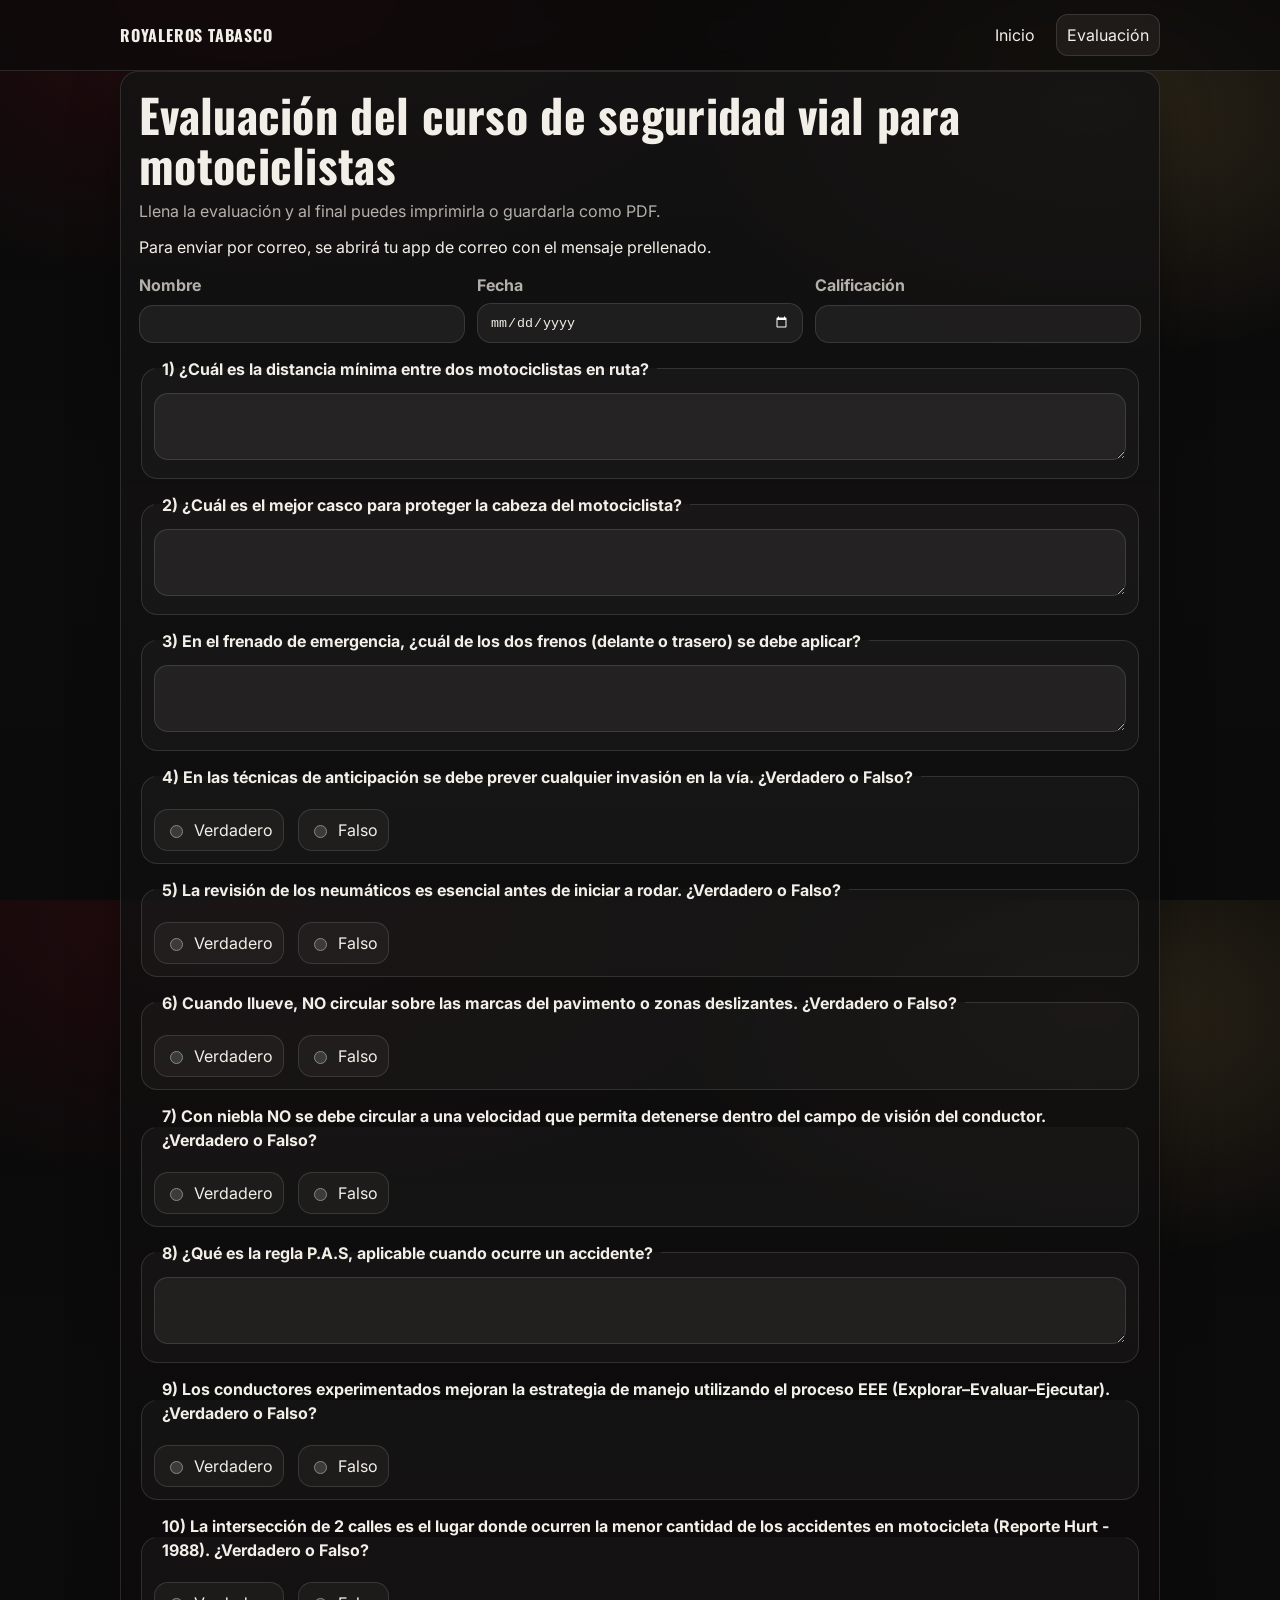
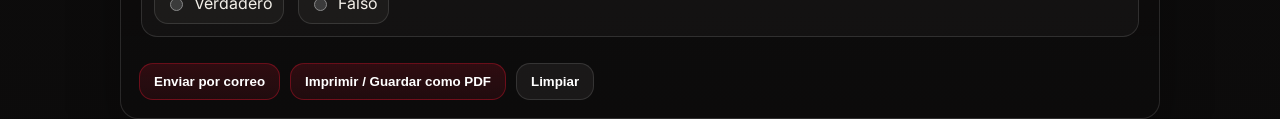
==== evaluacion.html @ c6761996 "¨1st¨" ====
<!doctype html>
<html lang="es">
  <head>
    <meta charset="utf-8" />
    <meta name="viewport" content="width=device-width, initial-scale=1" />
    <title>Evaluación - Royaleros Tabasco</title>
    <link rel="stylesheet" href="style.css" />
  </head>
  <body>
    <header class="site-header">
      <div class="container">
        <a class="brand" href="index.html">Royaleros Tabasco</a>
        <nav class="nav">
          <a href="index.html">Inicio</a>
          <a class="active" href="evaluacion.html">Evaluación</a>
        </nav>
      </div>
    </header>

    <main class="container">
      <section class="card">
        <h1>Evaluación del curso de seguridad vial para motociclistas</h1>
        <p class="muted">
          Llena la evaluación y al final puedes imprimirla o guardarla como PDF.
        </p>
        <p class="muted"></p>
          Para enviar por correo, se abrirá tu app de correo con el mensaje prellenado.
        </p>

        <form class="form" id="evaluacion-form" action="#" method="post">
          <div class="grid">
            <label class="field">
              <span>Nombre</span>
              <input name="nombre" type="text" autocomplete="name" required />
            </label>
            <label class="field">
              <span>Fecha</span>
              <input name="fecha" type="date" required />
            </label>
            <label class="field">
              <span>Calificación</span>
              <input name="calificacion" type="text" inputmode="numeric" />
            </label>
          </div>

          <fieldset class="q">
            <legend>1) ¿Cuál es la distancia mínima entre dos motociclistas en ruta?</legend>
            <textarea name="p1" rows="3" required></textarea>
          </fieldset>

          <fieldset class="q">
            <legend>2) ¿Cuál es el mejor casco para proteger la cabeza del motociclista?</legend>
            <textarea name="p2" rows="3" required></textarea>
          </fieldset>

          <fieldset class="q">
            <legend>
              3) En el frenado de emergencia, ¿cuál de los dos frenos (delante o trasero) se debe aplicar?
            </legend>
            <textarea name="p3" rows="3" required></textarea>
          </fieldset>

          <fieldset class="q">
            <legend>
              4) En las técnicas de anticipación se debe prever cualquier invasión en la vía. ¿Verdadero o Falso?
            </legend>
            <div class="choices">
              <label><input type="radio" name="p4" value="V" required /> Verdadero</label>
              <label><input type="radio" name="p4" value="F" required /> Falso</label>
            </div>
          </fieldset>

          <fieldset class="q">
            <legend>
              5) La revisión de los neumáticos es esencial antes de iniciar a rodar. ¿Verdadero o Falso?
            </legend>
            <div class="choices">
              <label><input type="radio" name="p5" value="V" required /> Verdadero</label>
              <label><input type="radio" name="p5" value="F" required /> Falso</label>
            </div>
          </fieldset>

          <fieldset class="q">
            <legend>
              6) Cuando llueve, NO circular sobre las marcas del pavimento o zonas deslizantes. ¿Verdadero o Falso?
            </legend>
            <div class="choices">
              <label><input type="radio" name="p6" value="V" required /> Verdadero</label>
              <label><input type="radio" name="p6" value="F" required /> Falso</label>
            </div>
          </fieldset>

          <fieldset class="q">
            <legend>
              7) Con niebla NO se debe circular a una velocidad que permita detenerse dentro del campo de visión del conductor.
              ¿Verdadero o Falso?
            </legend>
            <div class="choices">
              <label><input type="radio" name="p7" value="V" required /> Verdadero</label>
              <label><input type="radio" name="p7" value="F" required /> Falso</label>
            </div>
          </fieldset>

          <fieldset class="q">
            <legend>8) ¿Qué es la regla P.A.S, aplicable cuando ocurre un accidente?</legend>
            <textarea name="p8" rows="3" required></textarea>
          </fieldset>

          <fieldset class="q">
            <legend>
              9) Los conductores experimentados mejoran la estrategia de manejo utilizando el proceso EEE
              (Explorar–Evaluar–Ejecutar). ¿Verdadero o Falso?
            </legend>
            <div class="choices">
              <label><input type="radio" name="p9" value="V" required /> Verdadero</label>
              <label><input type="radio" name="p9" value="F" required /> Falso</label>
            </div>
          </fieldset>

          <fieldset class="q">
            <legend>
              10) La intersección de 2 calles es el lugar donde ocurren la menor cantidad de los accidentes en motocicleta
              (Reporte Hurt - 1988). ¿Verdadero o Falso?
            </legend>
            <div class="choices">
              <label><input type="radio" name="p10" value="V" required /> Verdadero</label>
              <label><input type="radio" name="p10" value="F" required /> Falso</label>
            </div>
          </fieldset>

          <div class="actions">
            <button type="submit" class="btn" id="btn-send">Enviar por correo</button>
            <button type="button" class="btn" id="btn-print">Imprimir / Guardar como PDF</button>
            <button type="reset" class="btn btn-secondary">Limpiar</button>
          </div>
        </form>
      </section>
    </main>

    <script>
      const form = document.getElementById('evaluacion-form');
      const EMAIL_TO = 'bracho.manuel@outlook.com';

      function valueOrEmpty(fd, key) {
        const v = fd.get(key);
        return (v ?? '').toString().trim();
      }

      function buildMailBody(fd) {
        const lines = [];
        lines.push('Evaluación del curso de seguridad vial para motociclistas');
        lines.push('');
        lines.push(`Nombre: ${valueOrEmpty(fd, 'nombre')}`);
        lines.push(`Fecha: ${valueOrEmpty(fd, 'fecha')}`);
        lines.push(`Calificación: ${valueOrEmpty(fd, 'calificacion')}`);
        lines.push('');

        lines.push(`1) Distancia mínima entre motociclistas en ruta:`);
        lines.push(valueOrEmpty(fd, 'p1'));
        lines.push('');

        lines.push(`2) Mejor casco para proteger la cabeza:`);
        lines.push(valueOrEmpty(fd, 'p2'));
        lines.push('');

        lines.push(`3) En frenado de emergencia, ¿qué freno se debe aplicar?:`);
        lines.push(valueOrEmpty(fd, 'p3'));
        lines.push('');

        lines.push(`4) Anticipación: prever invasión en la vía (V/F): ${valueOrEmpty(fd, 'p4')}`);
        lines.push(`5) Revisión de neumáticos antes de rodar (V/F): ${valueOrEmpty(fd, 'p5')}`);
        lines.push(`6) Lluvia: no circular sobre marcas/zona deslizante (V/F): ${valueOrEmpty(fd, 'p6')}`);
        lines.push(`7) Niebla: velocidad para detenerse en campo de visión (V/F): ${valueOrEmpty(fd, 'p7')}`);
        lines.push('');

        lines.push(`8) Regla P.A.S:`);
        lines.push(valueOrEmpty(fd, 'p8'));
        lines.push('');

        lines.push(`9) Proceso EEE (Explorar–Evaluar–Ejecutar) (V/F): ${valueOrEmpty(fd, 'p9')}`);
        lines.push(`10) Intersección de 2 calles: menor cantidad de accidentes (V/F): ${valueOrEmpty(fd, 'p10')}`);
        lines.push('');
        return lines.join('\n');
      }

      form?.addEventListener('submit', (e) => {
        e.preventDefault();

        if (!form.reportValidity()) return;

        const fd = new FormData(form);
        const nombre = valueOrEmpty(fd, 'nombre') || 'Sin nombre';
        const fecha = valueOrEmpty(fd, 'fecha') || '';
        const subject = `Evaluación curso seguridad vial - ${nombre}${fecha ? ' - ' + fecha : ''}`;
        const body = buildMailBody(fd);

        const url = `mailto:${encodeURIComponent(EMAIL_TO)}?subject=${encodeURIComponent(subject)}&body=${encodeURIComponent(body)}`;
        window.location.href = url;
      });

      document.getElementById('btn-print')?.addEventListener('click', () => {
        window.print();
      });
    </script>
  </body>
</html>
---- style.css ----
@import url('https://fonts.googleapis.com/css2?family=Oswald:wght@400;600;700&family=Inter:wght@400;600;700&display=swap');

:root {
  --re-black: #0c0b0b;
  --re-ink: #141313;
  --re-cream: #f2efe8;
  --re-paper: #fbfaf7;
  --re-red: #b11226;
  --re-gold: #caa45a;
  --re-line: rgba(255, 255, 255, 0.12);
  --re-line-dark: rgba(12, 11, 11, 0.12);
  --re-muted: rgba(242, 239, 232, 0.72);
  --shadow: 0 18px 50px rgba(0, 0, 0, 0.35);
  color-scheme: dark;
}

* { box-sizing: border-box; }

html, body { height: 100%; }

body {
  margin: 0;
  font-family: Inter, ui-sans-serif, system-ui, -apple-system, Segoe UI, Roboto, Arial;
  background:
    radial-gradient(900px 480px at 20% 0%, rgba(177, 18, 38, 0.18), transparent 60%),
    radial-gradient(700px 420px at 85% 12%, rgba(202, 164, 90, 0.18), transparent 60%),
    linear-gradient(180deg, #090909 0%, #0d0c0c 55%, #0c0b0b 100%);
  color: var(--re-cream);
  line-height: 1.5;
}

a { color: inherit; text-decoration: none; }
a:hover { text-decoration: underline; }

.container {
  width: min(1040px, calc(100% - 32px));
  margin: 0 auto;
}

/* Header */
.site-header {
  position: sticky;
  top: 0;
  z-index: 10;
  background: rgba(12, 11, 11, 0.72);
  backdrop-filter: blur(12px);
  border-bottom: 1px solid var(--re-line);
}

.site-header .container {
  display: flex;
  align-items: center;
  justify-content: space-between;
  gap: 16px;
  padding: 14px 0;
}

.brand {
  font-family: Oswald, Inter, system-ui;
  font-weight: 700;
  letter-spacing: 0.8px;
  text-transform: uppercase;
}

.nav {
  display: flex;
  gap: 10px;
  flex-wrap: wrap;
}

.nav a {
  padding: 8px 10px;
  border-radius: 12px;
  border: 1px solid transparent;
}

.nav a.active,
.nav a:hover {
  border-color: var(--re-line);
  background: rgba(242, 239, 232, 0.06);
  text-decoration: none;
}

/* Headings */
h1, h2, h3 {
  font-family: Oswald, Inter, system-ui;
  letter-spacing: 0.3px;
}

h1 {
  font-size: clamp(30px, 4vw, 46px);
  line-height: 1.08;
  margin: 0 0 10px;
}

h2 {
  margin: 0 0 10px;
  font-size: 26px;
}

p { margin: 0 0 12px; }

.muted { color: var(--re-muted); }

/* Layout sections */
.hero {
  padding: 26px 0 16px;
}

.card {
  background: linear-gradient(180deg, rgba(20, 19, 19, 0.86), rgba(12, 11, 11, 0.82));
  border: 1px solid var(--re-line);
  border-radius: 18px;
  padding: 18px;
  box-shadow: var(--shadow);
}

.grid-2 {
  display: grid;
  grid-template-columns: repeat(2, minmax(0, 1fr));
  gap: 14px;
}

@media (max-width: 760px) {
  .grid-2 { grid-template-columns: 1fr; }
}

/* Buttons */
.btn {
  display: inline-flex;
  align-items: center;
  justify-content: center;
  gap: 10px;
  padding: 10px 14px;
  border-radius: 14px;
  font-weight: 700;
  border: 1px solid rgba(177, 18, 38, 0.5);
  background: linear-gradient(180deg, rgba(177, 18, 38, 0.22), rgba(177, 18, 38, 0.12));
  cursor: pointer;
}

.btn:hover { filter: brightness(1.07); text-decoration: none; }

.btn-secondary {
  border-color: var(--re-line);
  background: rgba(242, 239, 232, 0.06);
}

.actions {
  display: flex;
  gap: 10px;
  flex-wrap: wrap;
  margin-top: 12px;
}

/* Forms */
.form {
  display: grid;
  gap: 14px;
  margin-top: 14px;
}

.grid {
  display: grid;
  grid-template-columns: repeat(3, minmax(0, 1fr));
  gap: 12px;
}

@media (max-width: 860px) {
  .grid { grid-template-columns: 1fr; }
}

.field {
  display: grid;
  gap: 6px;
}

.field span {
  font-weight: 700;
  color: var(--re-muted);
}

input,
textarea {
  width: 100%;
  padding: 10px 12px;
  border-radius: 14px;
  border: 1px solid var(--re-line);
  background: rgba(242, 239, 232, 0.06);
  color: var(--re-cream);
  outline: none;
}

textarea { resize: vertical; min-height: 48px; }

input:focus,
textarea:focus {
  border-color: rgba(202, 164, 90, 0.7);
  box-shadow: 0 0 0 3px rgba(202, 164, 90, 0.16);
}

/* Question blocks */
.q {
  border: 1px solid var(--re-line);
  border-radius: 16px;
  padding: 12px;
  background: rgba(242, 239, 232, 0.03);
}

.q legend {
  padding: 0 8px;
  font-weight: 700;
  color: var(--re-cream);
}

.choices {
  display: flex;
  gap: 14px;
  flex-wrap: wrap;
  padding-top: 8px;
}

.choices label {
  display: inline-flex;
  gap: 8px;
  align-items: center;
  padding: 8px 10px;
  border: 1px solid var(--re-line);
  border-radius: 14px;
  background: rgba(242, 239, 232, 0.04);
}

/* Footer */
footer { border-top: 1px solid var(--re-line); }

/* Print styles */
@media print {
  :root {
    color-scheme: light;
  }

  body {
    background: #ffffff;
    color: #111827;
  }

  .site-header,
  .actions,
  .nav {
    display: none !important;
  }

  .container { width: 100%; margin: 0; }

  .card {
    box-shadow: none;
    background: #ffffff;
    border-color: #d1d5db;
  }

  input,
  textarea {
    background: #ffffff;
    color: #111827;
    border-color: #d1d5db;
  }

  .muted { color: #374151; }
}
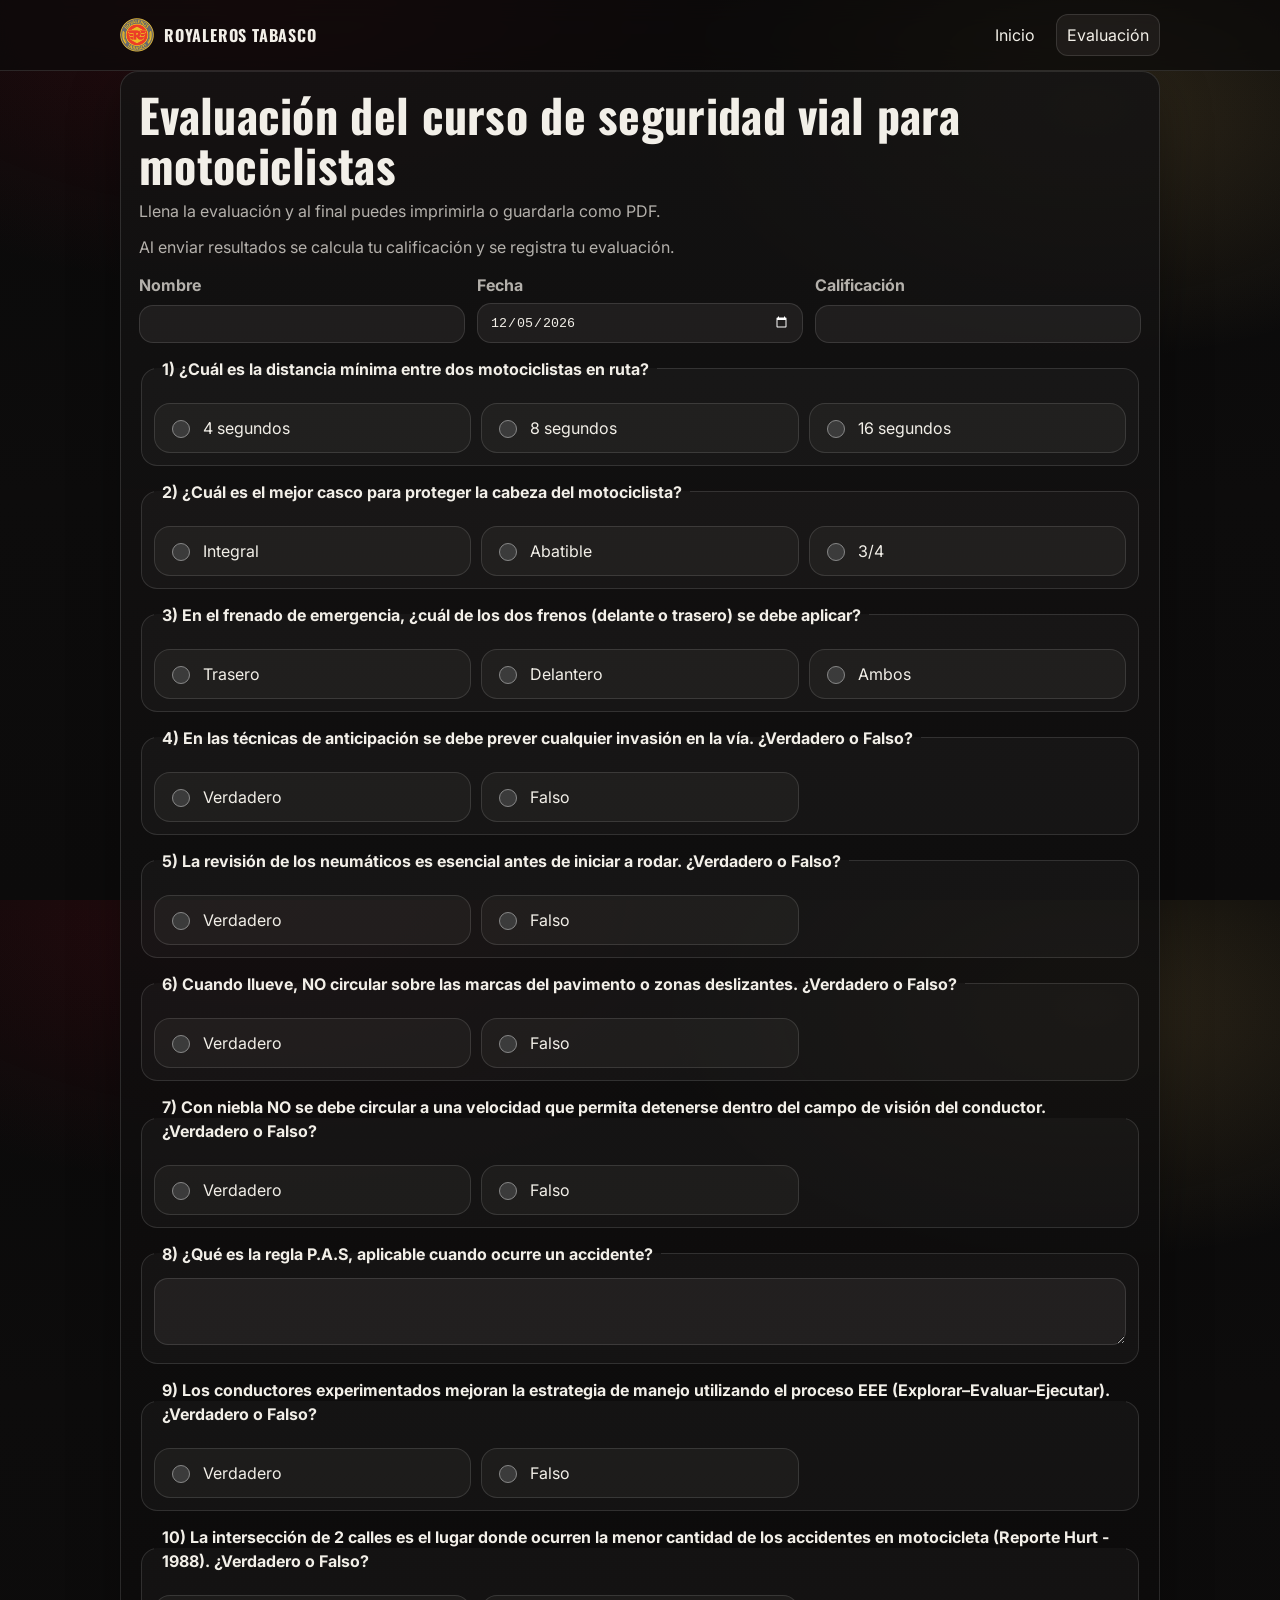
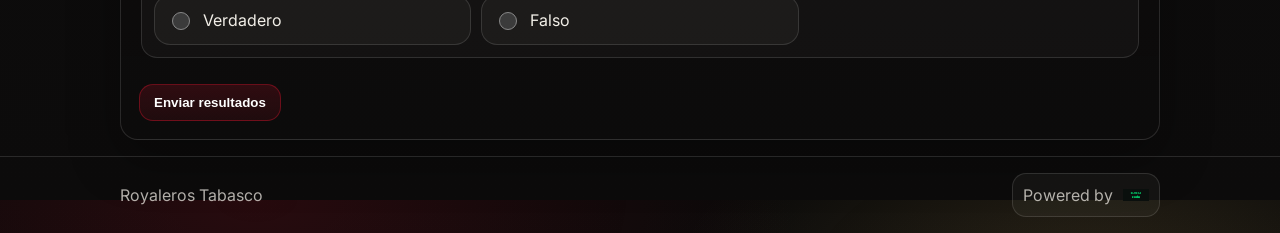
==== commit 816adf0c: "¨logs¨" ====
--- a/evaluacion.html
+++ b/evaluacion.html
@@ -9,7 +9,10 @@
   <body>
     <header class="site-header">
       <div class="container">
-        <a class="brand" href="index.html">Royaleros Tabasco</a>
+        <a class="brand" href="index.html">
+          <img class="logo" src="img/relogo.png" alt="Royaleros Tabasco" />
+          <span>Royaleros Tabasco</span>
+        </a>
         <nav class="nav">
           <a href="index.html">Inicio</a>
           <a class="active" href="evaluacion.html">Evaluación</a>
@@ -23,11 +26,9 @@
         <p class="muted">
           Llena la evaluación y al final puedes imprimirla o guardarla como PDF.
         </p>
-        <p class="muted"></p>
-          Para enviar por correo, se abrirá tu app de correo con el mensaje prellenado.
-        </p>
-
-        <form class="form" id="evaluacion-form" action="#" method="post">
+        <p class="muted">Al enviar resultados se calcula tu calificación y se registra tu evaluación.</p>
+
+        <form class="form" id="evaluacion-form" action="https://formspree.io/f/xykdbgdw" method="post">
           <div class="grid">
             <label class="field">
               <span>Nombre</span>
@@ -35,29 +36,41 @@
             </label>
             <label class="field">
               <span>Fecha</span>
-              <input name="fecha" type="date" required />
+              <input name="fecha" id="fecha" type="date" required />
             </label>
             <label class="field">
               <span>Calificación</span>
-              <input name="calificacion" type="text" inputmode="numeric" />
+              <input name="calificacion" id="calificacion" type="text" inputmode="numeric" readonly />
             </label>
           </div>
 
           <fieldset class="q">
             <legend>1) ¿Cuál es la distancia mínima entre dos motociclistas en ruta?</legend>
-            <textarea name="p1" rows="3" required></textarea>
+            <div class="choices">
+              <label><input type="radio" name="p1" value="4" required /> 4 segundos</label>
+              <label><input type="radio" name="p1" value="8" required /> 8 segundos</label>
+              <label><input type="radio" name="p1" value="16" required /> 16 segundos</label>
+            </div>
           </fieldset>
 
           <fieldset class="q">
             <legend>2) ¿Cuál es el mejor casco para proteger la cabeza del motociclista?</legend>
-            <textarea name="p2" rows="3" required></textarea>
+            <div class="choices">
+              <label><input type="radio" name="p2" value="Integral" required /> Integral</label>
+              <label><input type="radio" name="p2" value="Abatible" required /> Abatible</label>
+              <label><input type="radio" name="p2" value="3/4" required /> 3/4</label>
+            </div>
           </fieldset>
 
           <fieldset class="q">
             <legend>
               3) En el frenado de emergencia, ¿cuál de los dos frenos (delante o trasero) se debe aplicar?
             </legend>
-            <textarea name="p3" rows="3" required></textarea>
+            <div class="choices">
+              <label><input type="radio" name="p3" value="Trasero" required /> Trasero</label>
+              <label><input type="radio" name="p3" value="Delantero" required /> Delantero</label>
+              <label><input type="radio" name="p3" value="Ambos" required /> Ambos</label>
+            </div>
           </fieldset>
 
           <fieldset class="q">
@@ -129,9 +142,7 @@
           </fieldset>
 
           <div class="actions">
-            <button type="submit" class="btn" id="btn-send">Enviar por correo</button>
-            <button type="button" class="btn" id="btn-print">Imprimir / Guardar como PDF</button>
-            <button type="reset" class="btn btn-secondary">Limpiar</button>
+            <button type="submit" class="btn" id="btn-send">Enviar resultados</button>
           </div>
         </form>
       </section>
@@ -139,68 +150,114 @@
 
     <script>
       const form = document.getElementById('evaluacion-form');
-      const EMAIL_TO = 'bracho.manuel@outlook.com';
-
-      function valueOrEmpty(fd, key) {
-        const v = fd.get(key);
-        return (v ?? '').toString().trim();
+      const fechaInput = document.getElementById('fecha');
+      const calificacionInput = document.getElementById('calificacion');
+
+      if (fechaInput && !fechaInput.value) {
+        const today = new Date();
+        const yyyy = today.getFullYear();
+        const mm = String(today.getMonth() + 1).padStart(2, '0');
+        const dd = String(today.getDate()).padStart(2, '0');
+        fechaInput.value = `${yyyy}-${mm}-${dd}`;
       }
 
-      function buildMailBody(fd) {
-        const lines = [];
-        lines.push('Evaluación del curso de seguridad vial para motociclistas');
-        lines.push('');
-        lines.push(`Nombre: ${valueOrEmpty(fd, 'nombre')}`);
-        lines.push(`Fecha: ${valueOrEmpty(fd, 'fecha')}`);
-        lines.push(`Calificación: ${valueOrEmpty(fd, 'calificacion')}`);
-        lines.push('');
-
-        lines.push(`1) Distancia mínima entre motociclistas en ruta:`);
-        lines.push(valueOrEmpty(fd, 'p1'));
-        lines.push('');
-
-        lines.push(`2) Mejor casco para proteger la cabeza:`);
-        lines.push(valueOrEmpty(fd, 'p2'));
-        lines.push('');
-
-        lines.push(`3) En frenado de emergencia, ¿qué freno se debe aplicar?:`);
-        lines.push(valueOrEmpty(fd, 'p3'));
-        lines.push('');
-
-        lines.push(`4) Anticipación: prever invasión en la vía (V/F): ${valueOrEmpty(fd, 'p4')}`);
-        lines.push(`5) Revisión de neumáticos antes de rodar (V/F): ${valueOrEmpty(fd, 'p5')}`);
-        lines.push(`6) Lluvia: no circular sobre marcas/zona deslizante (V/F): ${valueOrEmpty(fd, 'p6')}`);
-        lines.push(`7) Niebla: velocidad para detenerse en campo de visión (V/F): ${valueOrEmpty(fd, 'p7')}`);
-        lines.push('');
-
-        lines.push(`8) Regla P.A.S:`);
-        lines.push(valueOrEmpty(fd, 'p8'));
-        lines.push('');
-
-        lines.push(`9) Proceso EEE (Explorar–Evaluar–Ejecutar) (V/F): ${valueOrEmpty(fd, 'p9')}`);
-        lines.push(`10) Intersección de 2 calles: menor cantidad de accidentes (V/F): ${valueOrEmpty(fd, 'p10')}`);
-        lines.push('');
-        return lines.join('\n');
+      function computeScore(fd) {
+        const answers = {
+          p1: '4',
+          p2: 'INTEGRAL',
+          p3: 'AMBOS',
+          p4: 'V',
+          p5: 'V',
+          p6: 'V',
+          p7: 'F',
+          p9: 'V',
+          p10: 'V',
+        };
+
+        function normalize(s) {
+          return (s ?? '')
+            .toString()
+            .trim()
+            .toLowerCase()
+            .normalize('NFD')
+            .replace(/\p{Diacritic}/gu, '');
+        }
+
+        let total = 0;
+        let correct = 0;
+
+        for (const key of Object.keys(answers)) {
+          total += 1;
+          const gotRaw = fd.get(key);
+          const got = normalize(gotRaw).toUpperCase();
+          const expected = normalize(answers[key]).toUpperCase();
+          if (got === expected) correct += 1;
+        }
+
+        // P8: calificación por ideas clave
+        total += 1;
+        const p8 = normalize(fd.get('p8'));
+        const groups = [
+          ['pas'],
+          ['proteger', 'protege', 'proteccion'],
+          ['avisar', 'avisa', 'alertar', 'alerta', 'llamar', 'llama'],
+          ['socorrer', 'socorro', 'auxiliar', 'auxilio', 'ayudar', 'ayuda'],
+          ['911', 'emergencia', 'emergencias'],
+          ['no poner en riesgo', 'sin ponerse en riesgo', 'no arriesgar', 'no arriesgarse', 'sin riesgo'],
+        ];
+
+        let hits = 0;
+        for (const variants of groups) {
+          if (variants.some((v) => p8.includes(v))) hits += 1;
+        }
+
+        // Regla: se considera correcta si menciona al menos 4 ideas clave
+        if (hits >= 4) correct += 1;
+
+        const percent = total ? Math.round((correct / total) * 100) : 0;
+        return { correct, total, percent, p8Hits: hits, p8Groups: groups.length };
       }
 
-      form?.addEventListener('submit', (e) => {
+      form?.addEventListener('submit', async (e) => {
         e.preventDefault();
-
         if (!form.reportValidity()) return;
 
         const fd = new FormData(form);
-        const nombre = valueOrEmpty(fd, 'nombre') || 'Sin nombre';
-        const fecha = valueOrEmpty(fd, 'fecha') || '';
-        const subject = `Evaluación curso seguridad vial - ${nombre}${fecha ? ' - ' + fecha : ''}`;
-        const body = buildMailBody(fd);
-
-        const url = `mailto:${encodeURIComponent(EMAIL_TO)}?subject=${encodeURIComponent(subject)}&body=${encodeURIComponent(body)}`;
-        window.location.href = url;
-      });
-
-      document.getElementById('btn-print')?.addEventListener('click', () => {
-        window.print();
+        const score = computeScore(fd);
+        const calificacion = `${score.percent}% (${score.correct}/${score.total})`;
+
+        if (calificacionInput) calificacionInput.value = calificacion;
+        fd.set('calificacion', calificacion);
+        fd.set('aciertos', String(score.correct));
+        fd.set('total', String(score.total));
+        fd.set('p8_aciertos_clave', `${score.p8Hits}/${score.p8Groups}`);
+
+        const res = await fetch(form.action, {
+          method: 'POST',
+          body: fd,
+          headers: {
+            Accept: 'application/json',
+          },
+        });
+
+        if (res.ok) {
+          alert('Resultados enviados. ¡Gracias!');
+        } else {
+          alert('No se pudo enviar. Intenta de nuevo.');
+        }
       });
     </script>
+
+    <footer class="site-footer">
+      <div class="container">
+        <div class="footer-inner">
+          <span class="muted">Royaleros Tabasco</span>
+          <a class="powered" href="https://olmecacode.pages.dev" target="_blank" rel="noopener noreferrer">
+            <span class="muted">Powered by</span>
+            <img class="powered-logo" src="img/logo.svg?v=3" alt="Olmeca Code" />
+          </a>
+        </div>
+      </div>
+    </footer>
   </body>
 </html>
--- a/style.css
+++ b/style.css
@@ -37,6 +37,12 @@
   margin: 0 auto;
 }
 
+@media (max-width: 520px) {
+  .container {
+    width: calc(100% - 24px);
+  }
+}
+
 /* Header */
 .site-header {
   position: sticky;
@@ -55,17 +61,51 @@
   padding: 14px 0;
 }
 
+@media (max-width: 520px) {
+  .site-header .container {
+    padding: 10px 0;
+    gap: 10px;
+  }
+}
+
 .brand {
+  display: inline-flex;
+  align-items: center;
+  gap: 10px;
   font-family: Oswald, Inter, system-ui;
   font-weight: 700;
   letter-spacing: 0.8px;
   text-transform: uppercase;
 }
 
+.logo {
+  width: 34px;
+  height: 34px;
+  object-fit: contain;
+  border-radius: 10px;
+}
+
+@media (max-width: 520px) {
+  .logo {
+    width: 30px;
+    height: 30px;
+  }
+}
+
 .nav {
   display: flex;
   gap: 10px;
   flex-wrap: wrap;
+}
+
+@media (max-width: 520px) {
+  .nav {
+    gap: 6px;
+  }
+
+  .nav a {
+    padding: 7px 9px;
+  }
 }
 
 .nav a {
@@ -153,6 +193,17 @@
   margin-top: 12px;
 }
 
+@media (max-width: 520px) {
+  .actions {
+    display: grid;
+    grid-template-columns: 1fr;
+  }
+
+  .btn {
+    width: 100%;
+  }
+}
+
 /* Forms */
 .form {
   display: grid;
@@ -181,6 +232,7 @@
 }
 
 input,
+select,
 textarea {
   width: 100%;
   padding: 10px 12px;
@@ -193,7 +245,14 @@
 
 textarea { resize: vertical; min-height: 48px; }
 
+@media (max-width: 520px) {
+  textarea {
+    min-height: 84px;
+  }
+}
+
 input:focus,
+select:focus,
 textarea:focus {
   border-color: rgba(202, 164, 90, 0.7);
   box-shadow: 0 0 0 3px rgba(202, 164, 90, 0.16);
@@ -214,24 +273,98 @@
 }
 
 .choices {
+  display: grid;
+  grid-template-columns: repeat(3, minmax(0, 1fr));
+  gap: 10px;
+  padding-top: 10px;
+}
+
+.choices label {
   display: flex;
-  gap: 14px;
-  flex-wrap: wrap;
-  padding-top: 8px;
-}
-
-.choices label {
-  display: inline-flex;
-  gap: 8px;
-  align-items: center;
-  padding: 8px 10px;
+  gap: 10px;
+  align-items: center;
+  justify-content: flex-start;
+  padding: 12px 12px;
   border: 1px solid var(--re-line);
-  border-radius: 14px;
+  border-radius: 16px;
   background: rgba(242, 239, 232, 0.04);
+  min-height: 48px;
+  user-select: none;
+}
+
+.choices input[type="radio"] {
+  width: 18px;
+  height: 18px;
+}
+
+@media (max-width: 860px) {
+  .choices {
+    grid-template-columns: repeat(2, minmax(0, 1fr));
+  }
+}
+
+@media (max-width: 520px) {
+  .card {
+    padding: 14px;
+    border-radius: 16px;
+  }
+
+  .hero {
+    padding: 18px 0 10px;
+  }
+
+  .choices {
+    grid-template-columns: 1fr;
+  }
+
+  .q {
+    padding: 10px;
+  }
+
+  .q legend {
+    font-size: 15px;
+  }
 }
 
 /* Footer */
 footer { border-top: 1px solid var(--re-line); }
+
+.site-footer {
+  margin-top: 16px;
+  padding: 16px 0;
+}
+
+.footer-inner {
+  display: flex;
+  align-items: center;
+  justify-content: space-between;
+  gap: 12px;
+}
+
+.powered {
+  display: inline-flex;
+  align-items: center;
+  gap: 10px;
+  padding: 8px 10px;
+  border-radius: 14px;
+  border: 1px solid var(--re-line);
+  background: rgba(242, 239, 232, 0.04);
+}
+
+.powered:hover { text-decoration: none; filter: brightness(1.06); }
+
+.powered-logo {
+  width: 26px;
+  height: 26px;
+  object-fit: contain;
+}
+
+@media (max-width: 520px) {
+  .footer-inner {
+    flex-direction: column;
+    align-items: flex-start;
+  }
+}
 
 /* Print styles */
 @media print {
